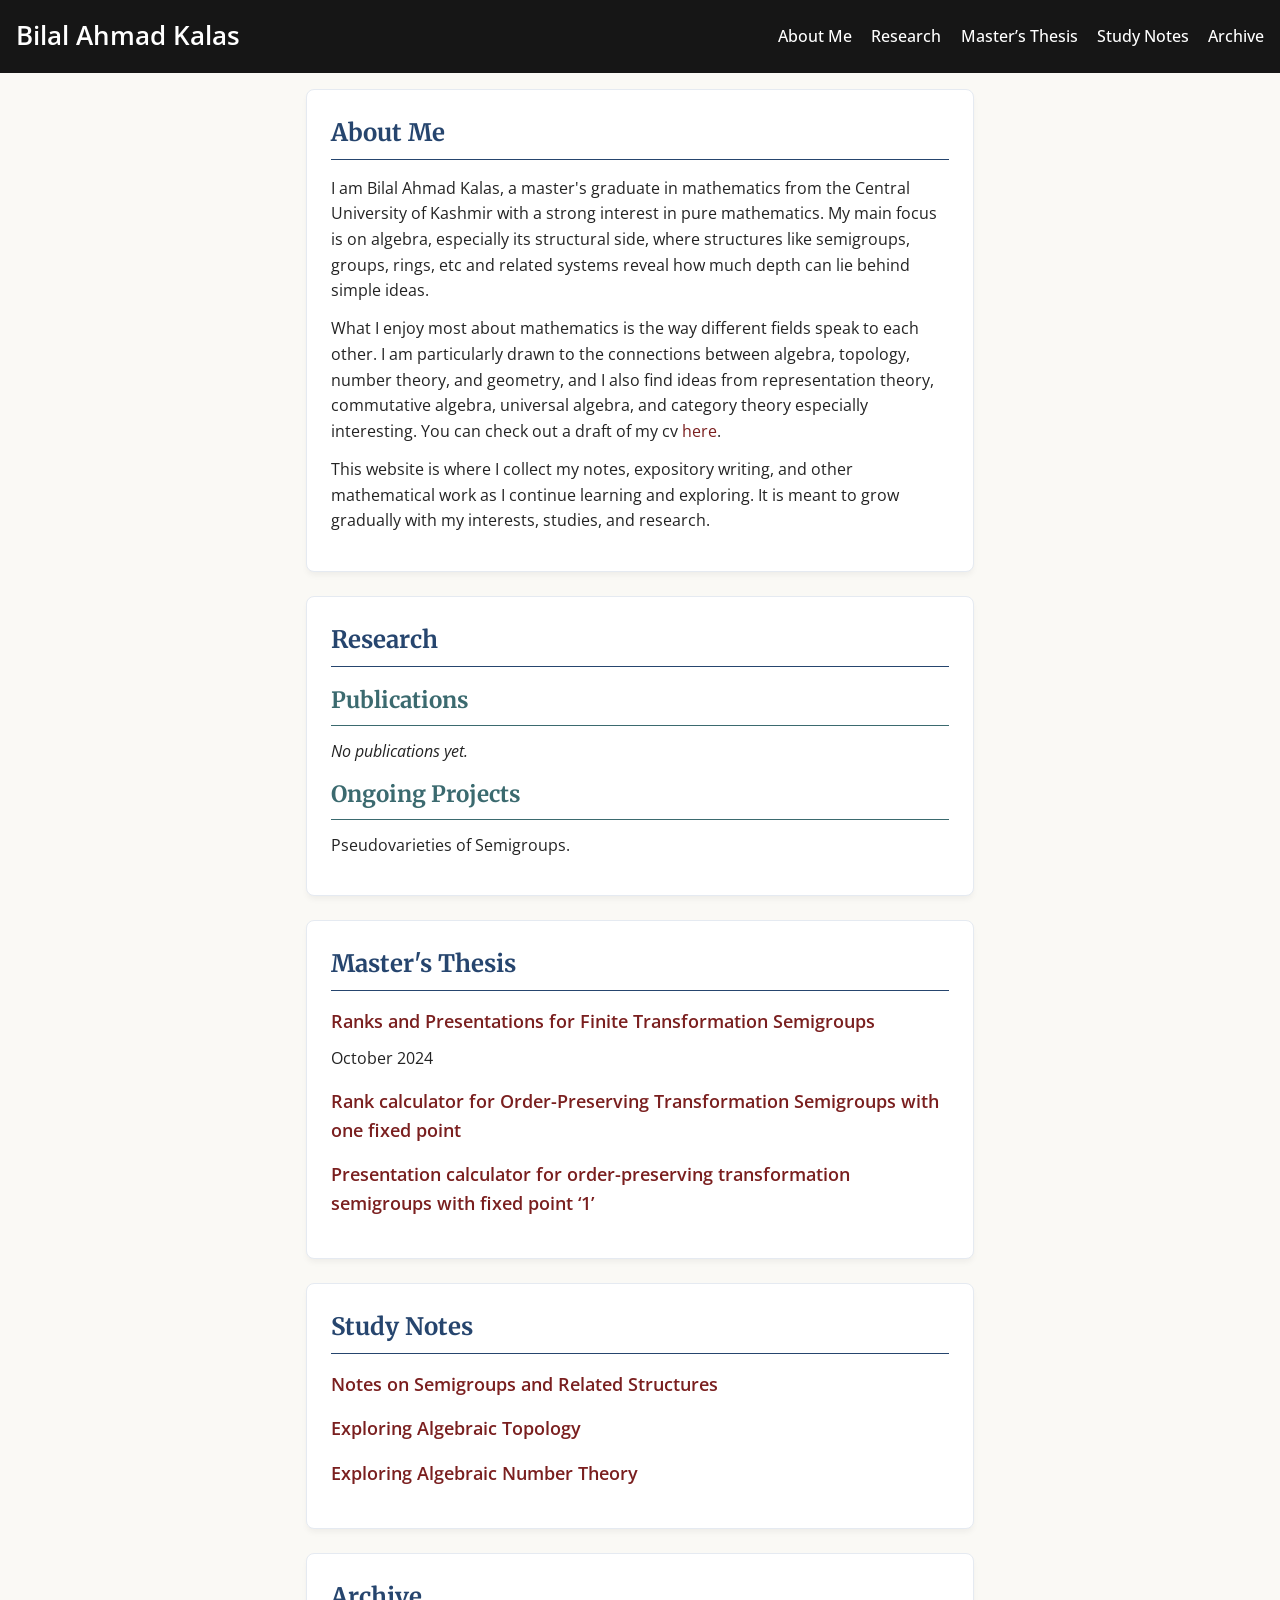
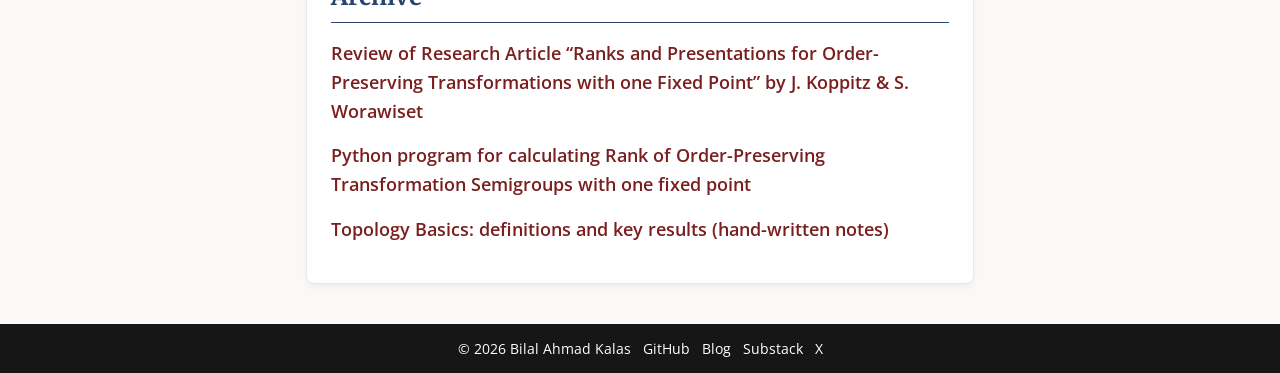
==== index.html @ 7c49ecc3 "Update index.html" ====
<!DOCTYPE html>
<html lang="en">
<head>
<meta charset="UTF-8">
<meta name="viewport" content="width=device-width, initial-scale=1">
<meta name="color-scheme" content="light">
<title>Bilal Ahmad Kalas | Mathematics</title>

<link href="https://fonts.googleapis.com/css2?family=Merriweather:wght@400;700&family=Open+Sans:wght@400;600&display=swap" rel="stylesheet">

<style>
    :root{
        --bg:#faf9f5;
        --primary:#26456E;   /* balanced blue */
        --sub:#3B6A6F;       /* balanced teal */
        --content:#7A1F1F;   /* muted maroon */
        --header:#161616;
        --text:#232323;
        --border:#e5eaf1;
        --card-bg:#ffffff;
        --card-shadow:rgba(0,0,0,.05);
        --radius:8px;
        --spacing:1rem;
        --transition:.2s ease;
    }

    *{
        margin:0;
        padding:0;
        box-sizing:border-box;
    }

    html{
        scroll-behavior:smooth;
        width:100%;
        overflow-x:hidden;
    }

    body{
        font-family:'Open Sans',sans-serif;
        color:var(--text);
        background:var(--bg);
        line-height:1.6;
        width:100%;
        overflow-x:hidden;
        -webkit-text-size-adjust:100%;
    }

    a{
        color:var(--content);
        text-decoration:none;
        transition:color var(--transition);
        overflow-wrap:anywhere;
        word-break:break-word;
    }

    a:hover{
        color:var(--primary);
    }

    h1{
        font-family:'Merriweather',serif;
        font-size:2.5rem;
        color:var(--primary);
        margin-bottom:.6rem;
    }

    h3{
        font-family:'Merriweather',serif;
        font-size:1.5rem;
        color:var(--primary);
        border-bottom:1.5px solid var(--primary);
        padding-bottom:.4rem;
        margin-bottom:1rem;
    }

    h4{
        font-family:'Merriweather',serif;
        font-size:1.4rem;
        color:var(--sub);
        border-bottom:1.5px solid var(--sub);
        padding-bottom:.4rem;
        margin-bottom:.8rem;
    }

    h5{
        font-size:1.12rem;
        color:var(--content);
        font-weight:600;
        margin-bottom:.6rem;
    }

    header{
        background:var(--header);
        color:#fff;
        display:flex;
        justify-content:space-between;
        align-items:center;
        gap:1rem;
        padding:1rem;
        position:sticky;
        top:0;
        z-index:10;
        width:100%;
    }

    header .logo{
        font-size:1.6rem;
        font-weight:600;
        flex-shrink:0;
    }

    header nav{
        display:flex;
        gap:1.2rem;
        flex-wrap:wrap;
        justify-content:flex-end;
    }

    header nav a{
        color:#fff;
        font-weight:500;
        white-space:nowrap;
    }

    header nav a:hover{
        color:var(--content);
    }

    main{
        max-width:700px;
        margin:0 auto;
        padding:var(--spacing);
        width:100%;
    }

    .card{
        background:var(--card-bg);
        border-radius:var(--radius);
        box-shadow:0 4px 6px -1px var(--card-shadow);
        padding:1.5rem;
        border:1px solid var(--border);
        margin-bottom:1.5rem;
        width:100%;
    }

    .card p{
        margin-bottom:.8rem;
    }

    .card article{
        margin-bottom:1rem;
    }

    footer{
        background:var(--header);
        color:#fff;
        text-align:center;
        padding:.8rem 1rem;
        font-size:.9rem;
        width:100%;
    }

    footer a{
        color:#fff;
        margin-left:.5rem;
    }

    footer a:hover{
        color:var(--content);
    }

    @media (max-width:768px){
        header{
            flex-direction:column;
            align-items:flex-start;
            padding:.9rem 1rem;
        }

        header .logo{
            font-size:1.25rem;
        }

        header nav{
            width:100%;
            gap:.5rem .9rem;
            justify-content:flex-start;
        }

        header nav a{
            font-size:.95rem;
        }

        main{
            padding:.75rem;
        }

        .card{
            padding:1rem;
        }

        h3{
            font-size:1.3rem;
        }

        h4{
            font-size:1.15rem;
        }

        h5{
            font-size:1rem;
        }
    }
</style>
</head>

<body>
    <header>
        <div class="logo">Bilal Ahmad Kalas</div>
        <nav>
            <a href="#about">About Me</a>
            <a href="#research">Research</a>
            <a href="#thesis">Master’s Thesis</a>
            <a href="#notes">Study Notes</a>
            <a href="#archive">Archive</a>
        </nav>
    </header>

    <main>
        <section id="about" class="card">
            <h3>About Me</h3>
            <p>
                I am Bilal Ahmad Kalas, a master's graduate in mathematics from the Central University of Kashmir with a strong interest in pure mathematics. My main focus is on algebra, especially its structural side, where structures like semigroups, groups, rings, etc and related systems reveal how much depth can lie behind simple ideas.
            </p>
            <p>
                What I enjoy most about mathematics is the way different fields speak to each other. I am particularly drawn to the connections between algebra, topology, number theory, and geometry, and I also find ideas from representation theory, commutative algebra, universal algebra, and category theory especially interesting.  You can check out a draft of my cv <a href="docspdfs/cv.pdf" target="_blank">here</a>.
            </p>
            <p>
                This website is where I collect my notes, expository writing, and other mathematical work as I continue learning and exploring. It is meant to grow gradually with my interests, studies, and research.
            </p>
        </section>

        <section id="research" class="card">
            <h3>Research</h3>

            <h4>Publications</h4>
            <p><em>No publications yet.</em></p>

            <h4>Ongoing Projects</h4>
            <p>
Pseudovarieties of Semigroups.</p>
        </section>

        <section id="thesis" class="card">
            <h3>Master's Thesis</h3>

            <article>
                <h5 class="content-title">
                    <a href="docspdfs/thesis.pdf" target="_blank">Ranks and Presentations for Finite Transformation Semigroups</a>
                </h5>
                <p>October 2024</p>
            </article>

            <article>
                <h5 class="content-title">
                    <a href="Calculator/index.html" target="_blank">Rank calculator for Order-Preserving Transformation Semigroups with one fixed point</a>
                </h5>
            </article>

            <article>
                <h5 class="content-title">
                    <a href="Calculator/presentation.html" target="_blank">Presentation calculator for order-preserving transformation semigroups with fixed point ‘1’</a>
                </h5>
            </article>
        </section>

        <section id="notes" class="card">
            <h3>Study Notes</h3>

            <article>
                <h5 class="content-title">
                    <a href="docspdfs/Notes on Semigroups and Related Structures.pdf" target="_blank">Notes on Semigroups and Related Structures</a>
                </h5>
            </article>

            <article>
                <h5 class="content-title">
                    <a href="docspdfs/algebraictopology.pdf" target="_blank">Exploring Algebraic Topology</a>
                </h5>
            </article>

            <article>
                <h5 class="content-title">
                    <a href="docspdfs/ANT.pdf" target="_blank">Exploring Algebraic Number Theory</a>
                </h5>
            </article>
        </section>

        <section id="archive" class="card">
            <h3>Archive</h3>

            <article>
                <h5 class="content-title">
                    <a href="docspdfs/rar.pdf" target="_blank">Review of Research Article “Ranks and Presentations for Order-Preserving Transformations with one Fixed Point” by J. Koppitz &amp; S. Worawiset</a>
                </h5>
            </article>

            <article>
                <h5 class="content-title">
                    <a href="Calculator/Rank of Transformation Semigroups.py" target="_blank">Python program for calculating Rank of Order-Preserving Transformation Semigroups with one fixed point</a>
                </h5>
            </article>

            <article>
                <h5 class="content-title">
                    <a href="docspdfs/TopologyBasics.pdf" target="_blank">Topology Basics: definitions and key results (hand-written notes)</a>
                </h5>
            </article>
        </section>
    </main>

    <footer>
        © 2026 Bilal Ahmad Kalas
        <a href="https://github.com/imbilalist" target="_blank">GitHub</a>
        <a href="https://aledentia.blogspot.com" target="_blank">Blog</a>
        <a href="https://limsupx.substack.com" target="_blank">Substack</a>
        <a href="https://www.x.com/LimSupx" target="_blank">X</a>
    </footer>
</body>
</html>
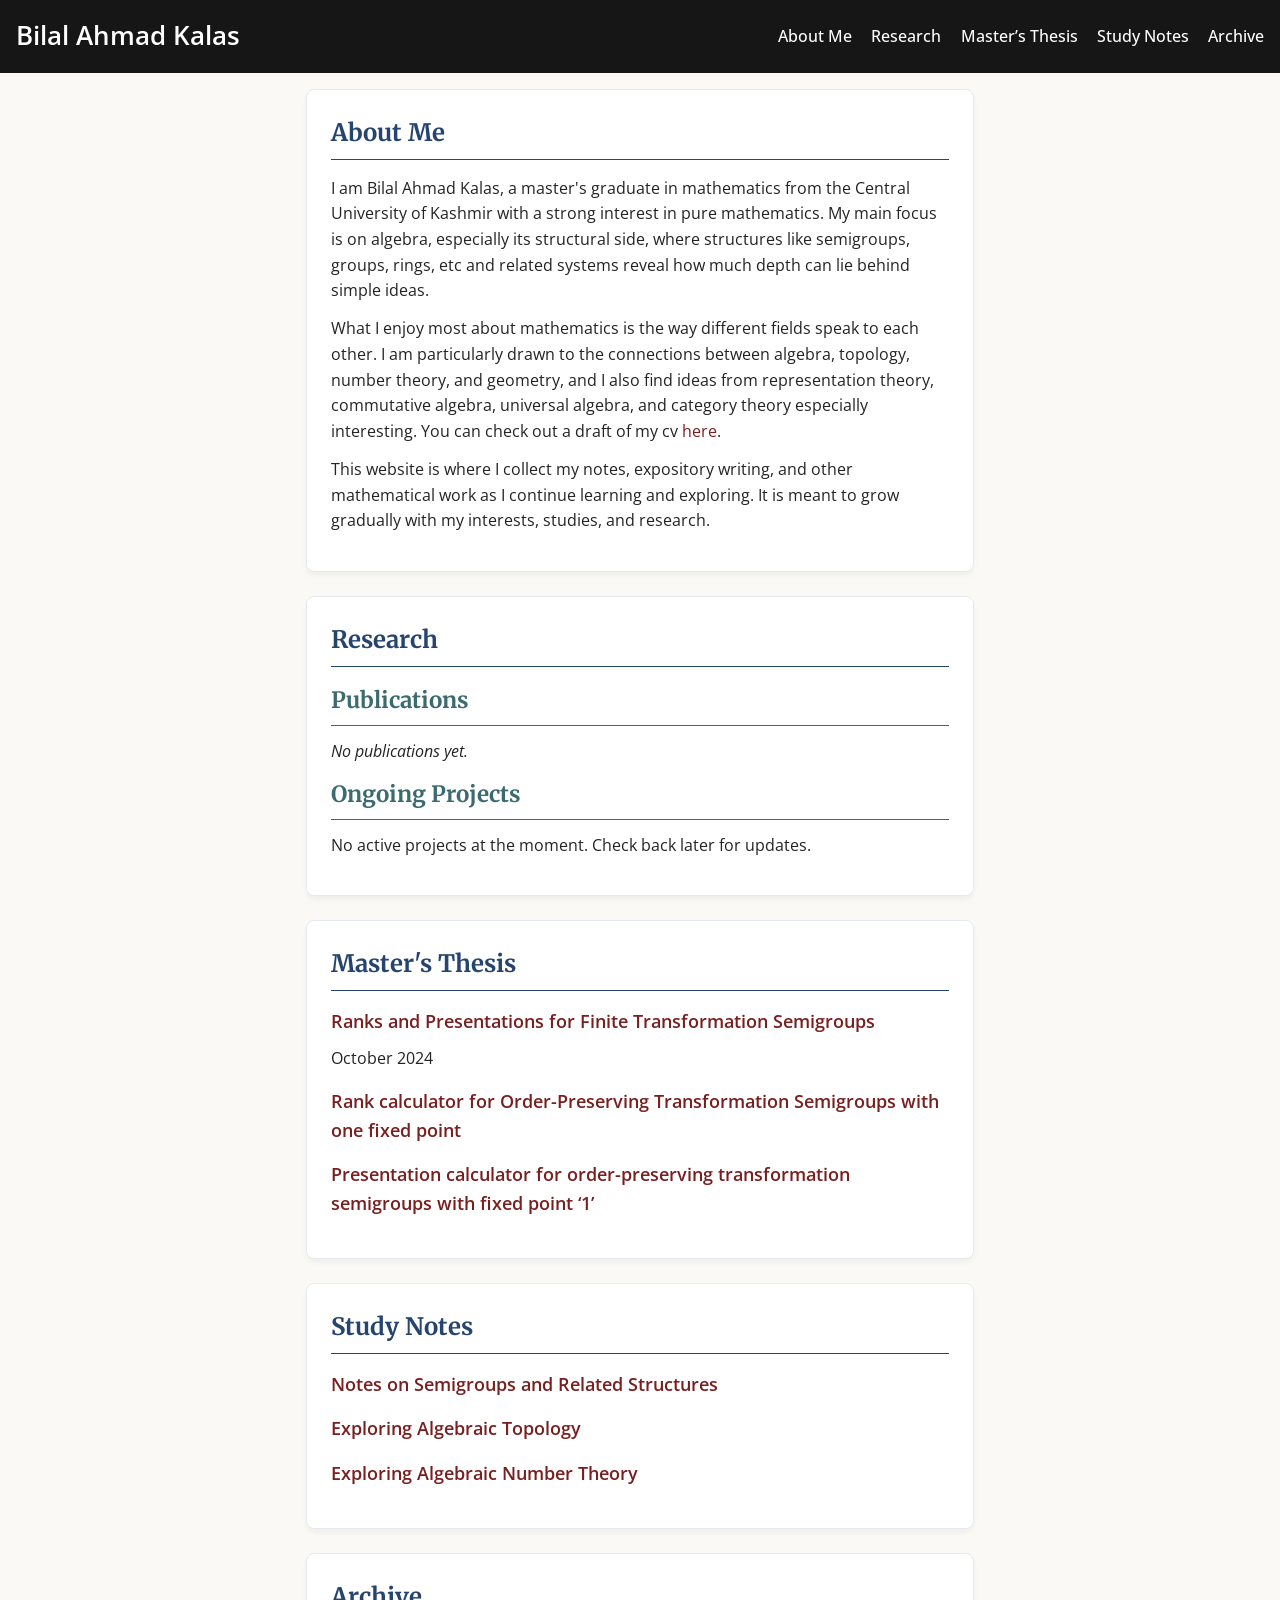
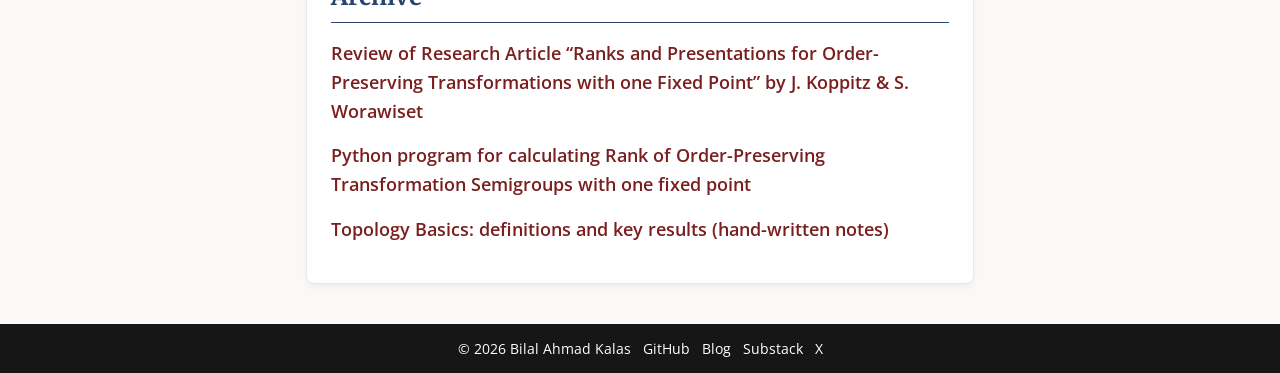
==== commit 7a996bb5: "Update Notes on Semigroups and Related Structures.pdf" ====
--- a/index.html
+++ b/index.html
@@ -247,8 +247,7 @@
             <p><em>No publications yet.</em></p>
 
             <h4>Ongoing Projects</h4>
-            <p>
-Pseudovarieties of Semigroups.</p>
+            <p>No active projects at the moment. Check back later for updates.</p>
         </section>
 
         <section id="thesis" class="card">
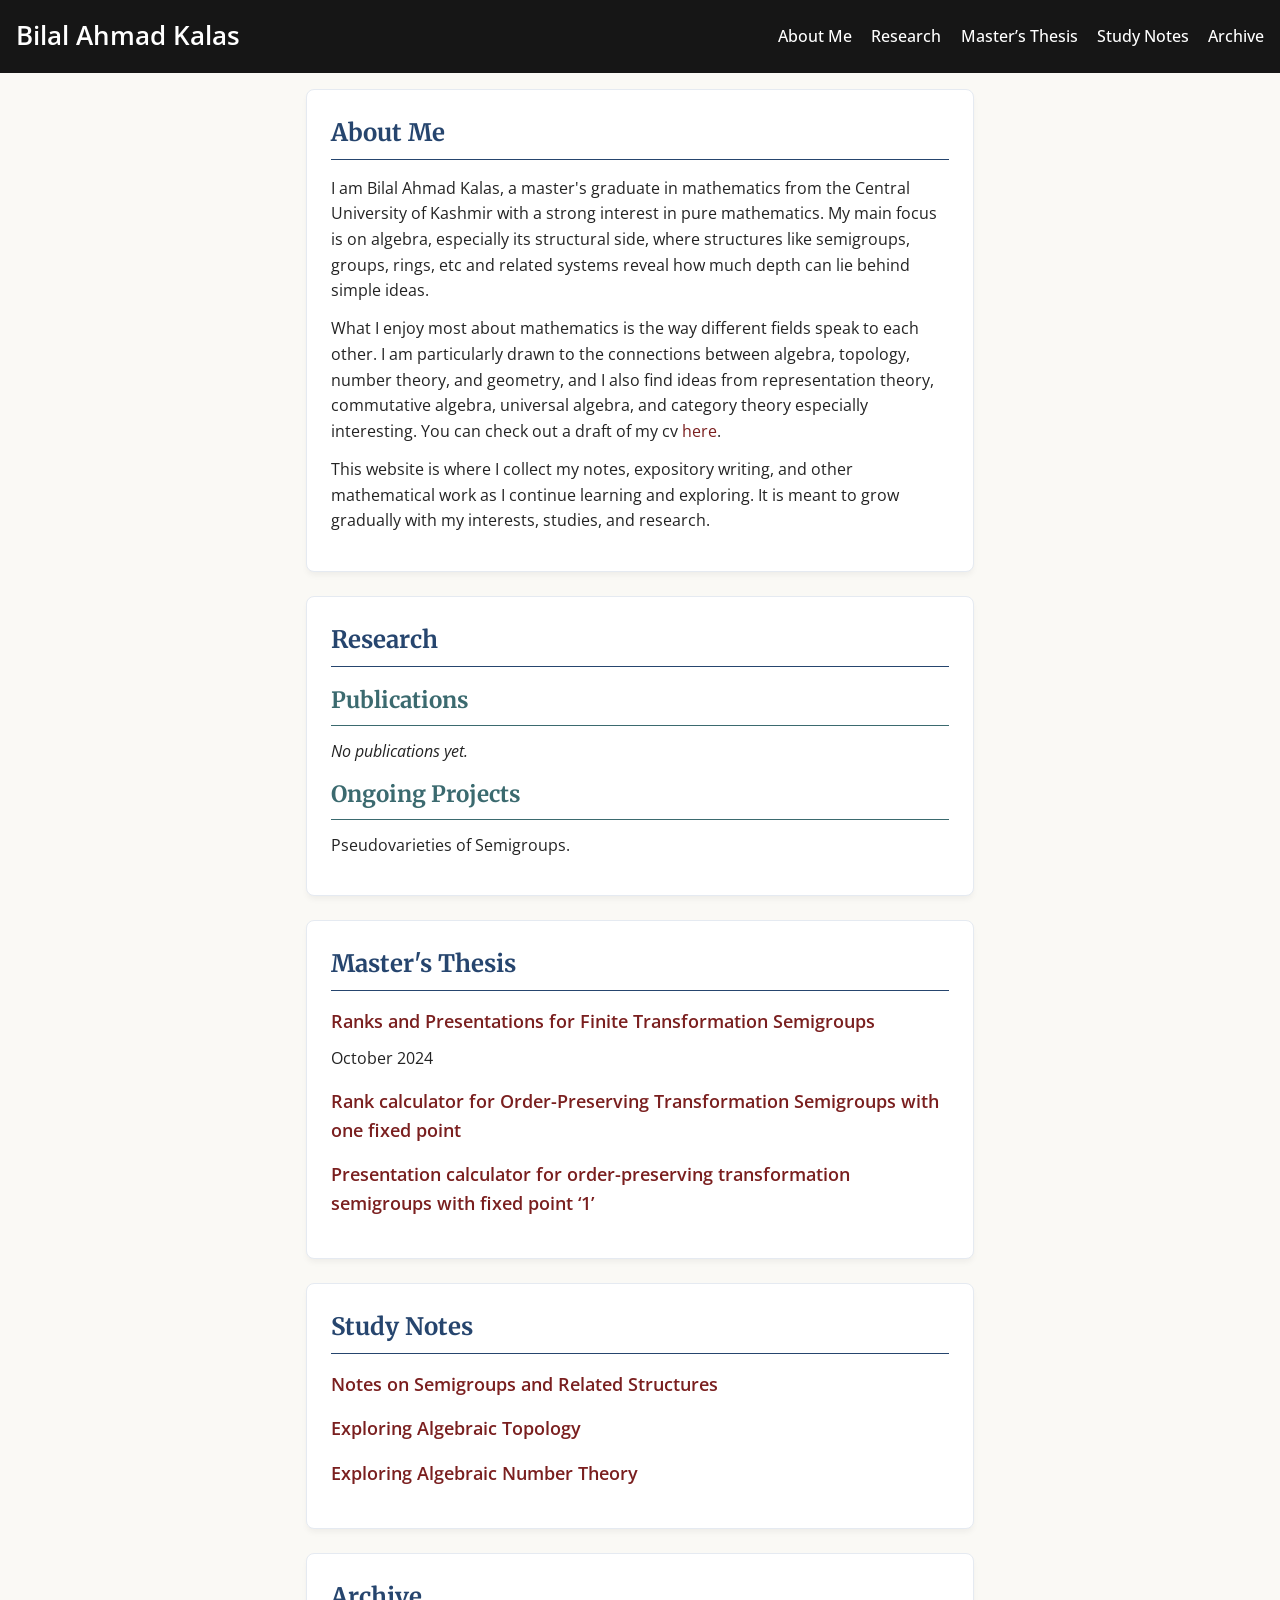
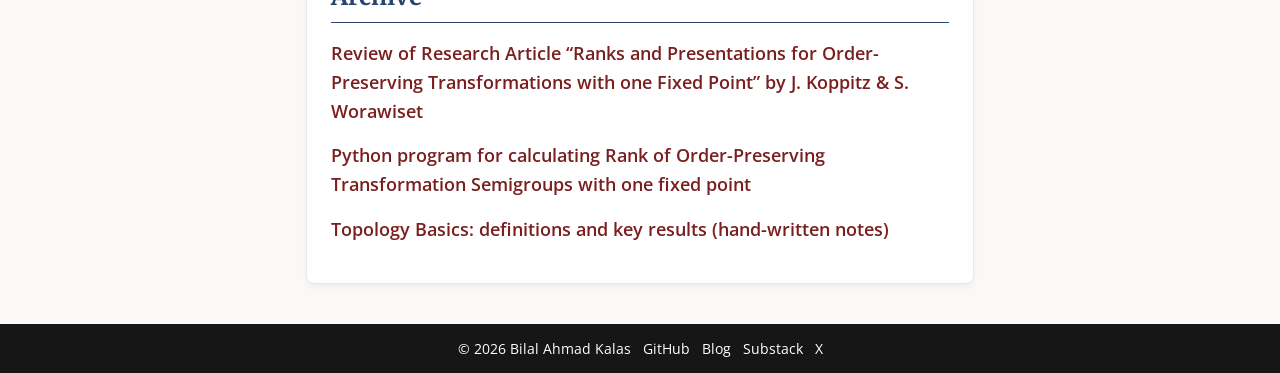
==== commit d96a0fe8: "Update index.html" ====
--- a/index.html
+++ b/index.html
@@ -247,7 +247,8 @@
             <p><em>No publications yet.</em></p>
 
             <h4>Ongoing Projects</h4>
-            <p>No active projects at the moment. Check back later for updates.</p>
+            <p>
+Pseudovarieties of Semigroups.</p>
         </section>
 
         <section id="thesis" class="card">
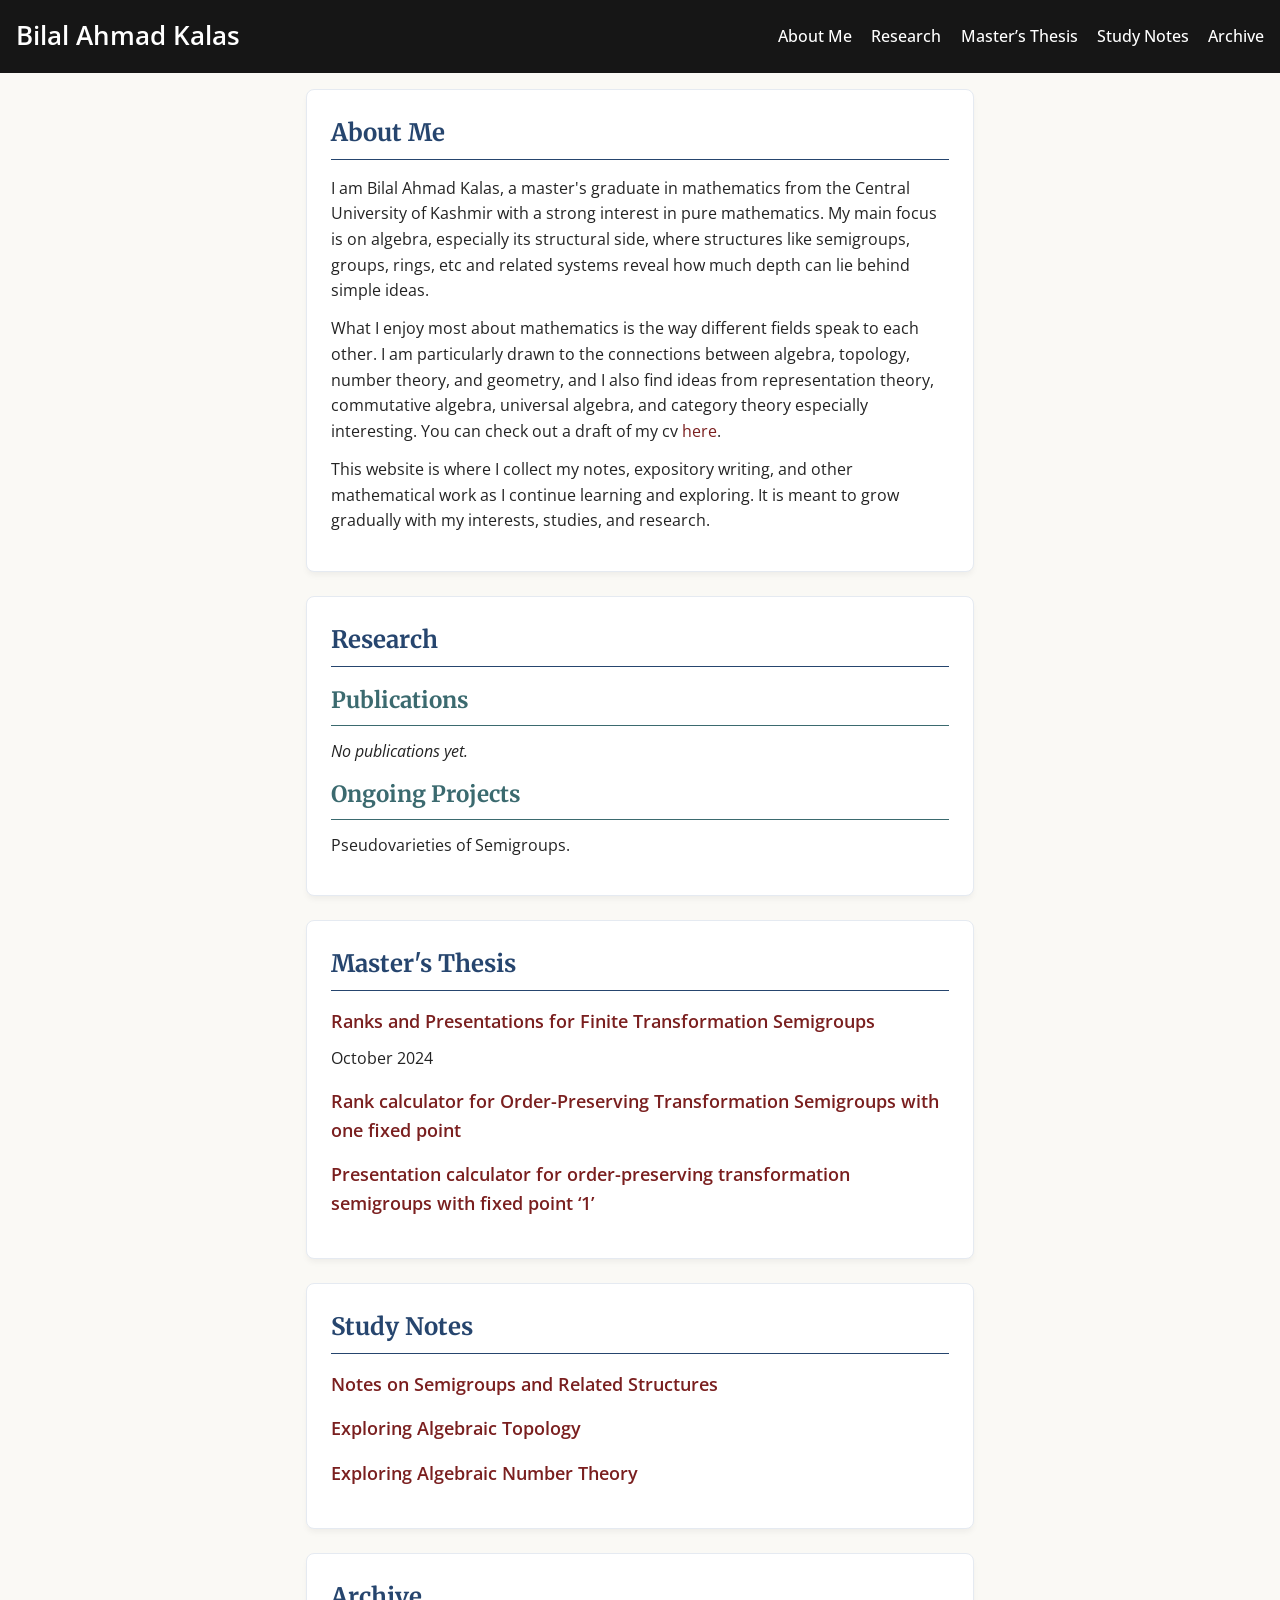
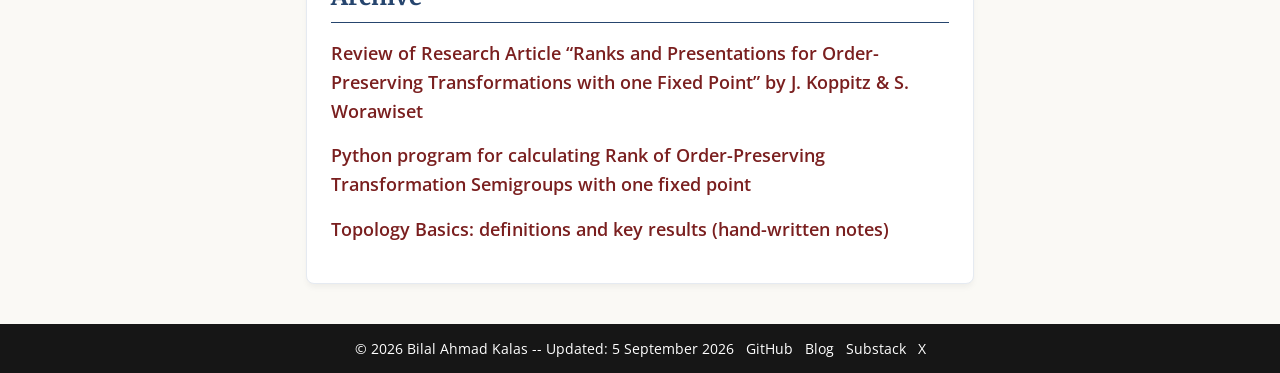
==== commit 1e7f2bda: "Update index.html" ====
--- a/index.html
+++ b/index.html
@@ -320,7 +320,7 @@
     </main>
 
     <footer>
-        © 2026 Bilal Ahmad Kalas
+        © 2026 Bilal Ahmad Kalas -- Updated: 5 September 2026
         <a href="https://github.com/imbilalist" target="_blank">GitHub</a>
         <a href="https://aledentia.blogspot.com" target="_blank">Blog</a>
         <a href="https://limsupx.substack.com" target="_blank">Substack</a>
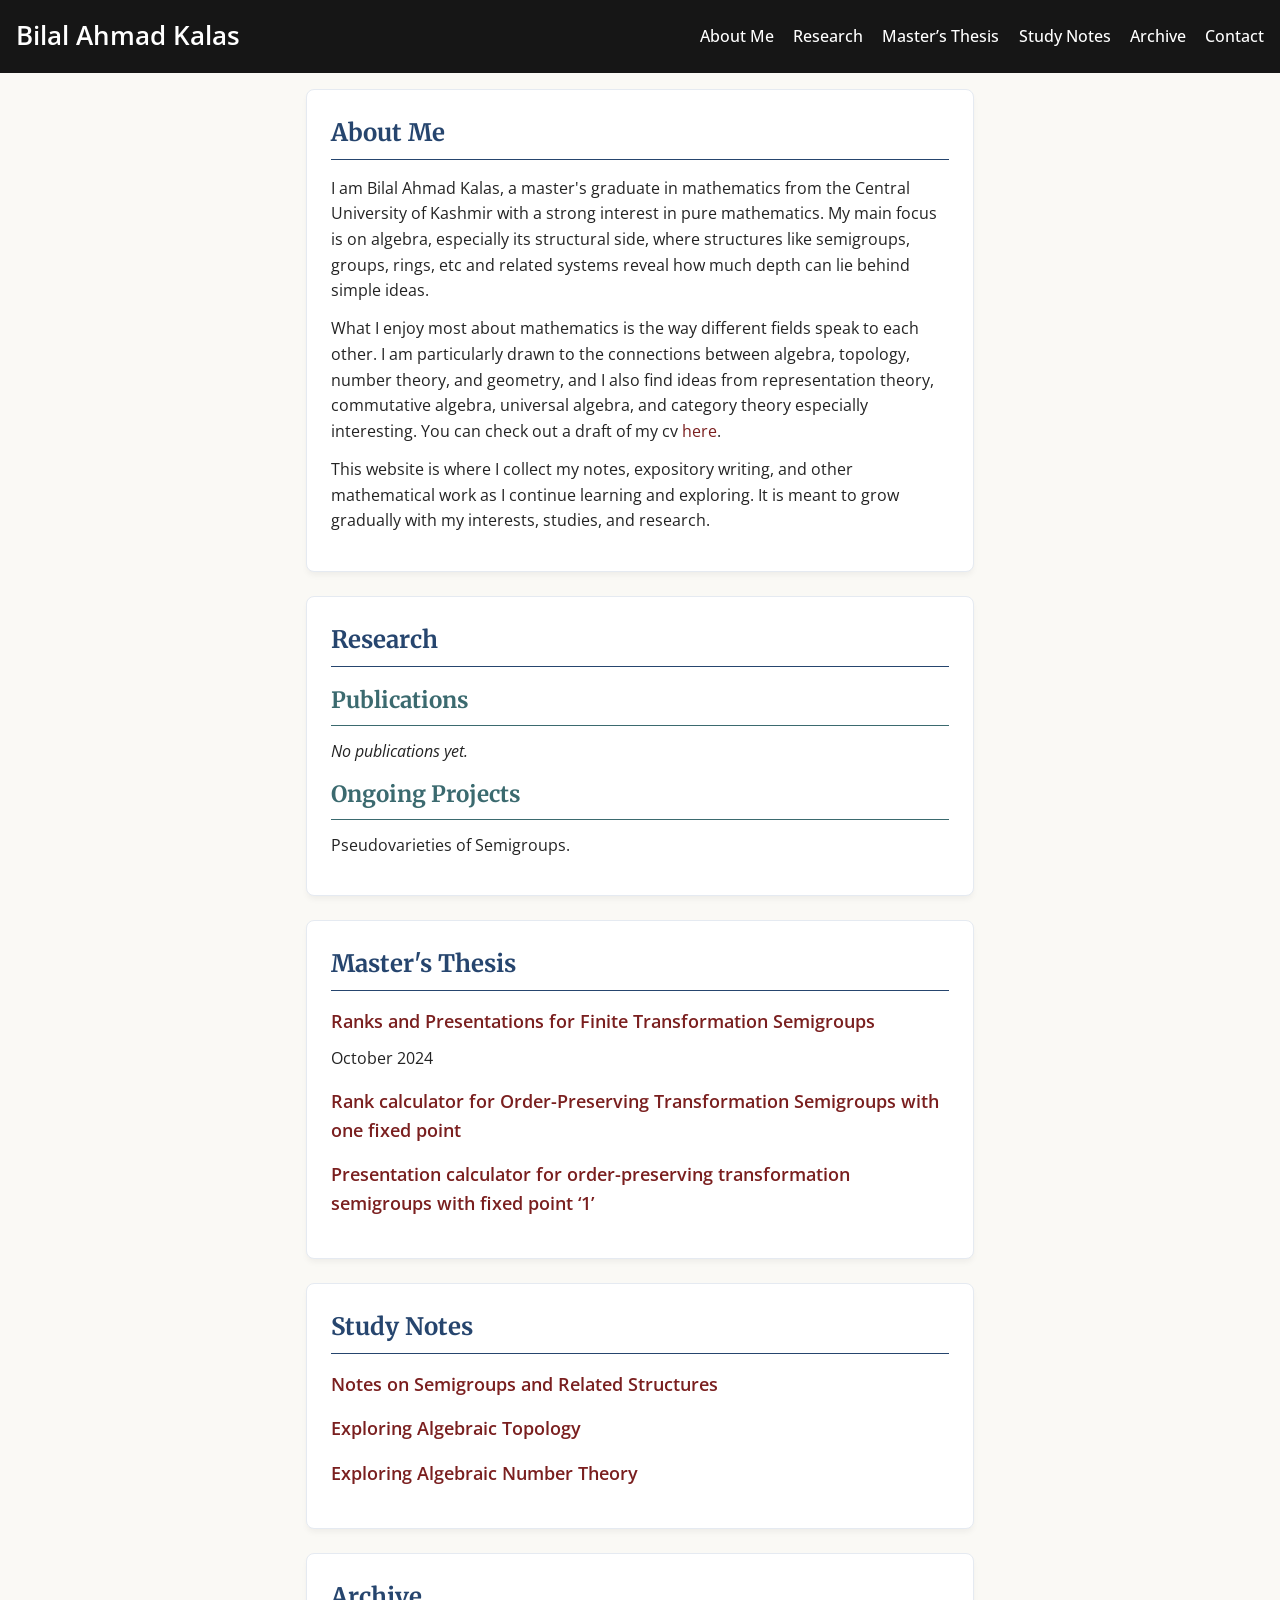
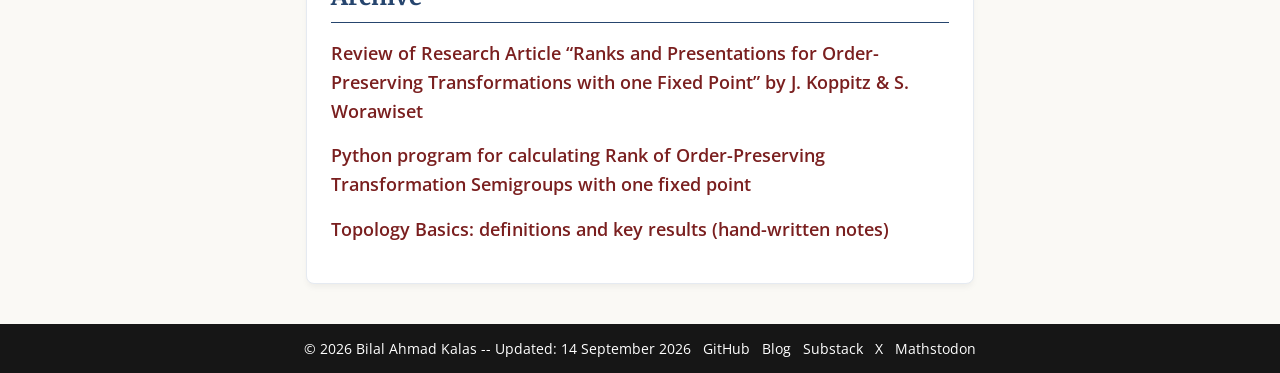
==== commit 4b3ce31b: "Updated page update date" ====
--- a/index.html
+++ b/index.html
@@ -223,6 +223,7 @@
             <a href="#thesis">Master’s Thesis</a>
             <a href="#notes">Study Notes</a>
             <a href="#archive">Archive</a>
+            <a href="contact.html">Contact</a>
         </nav>
     </header>
 
@@ -320,11 +321,12 @@
     </main>
 
     <footer>
-        © 2026 Bilal Ahmad Kalas -- Updated: 5 September 2026
+        © 2026 Bilal Ahmad Kalas -- Updated: 14 September 2026
         <a href="https://github.com/imbilalist" target="_blank">GitHub</a>
         <a href="https://aledentia.blogspot.com" target="_blank">Blog</a>
         <a href="https://limsupx.substack.com" target="_blank">Substack</a>
         <a href="https://www.x.com/LimSupx" target="_blank">X</a>
+        <a href="https://www.mathstodon.xyz/@limsupx" target="_blank">Mathstodon</a>
     </footer>
 </body>
 </html>
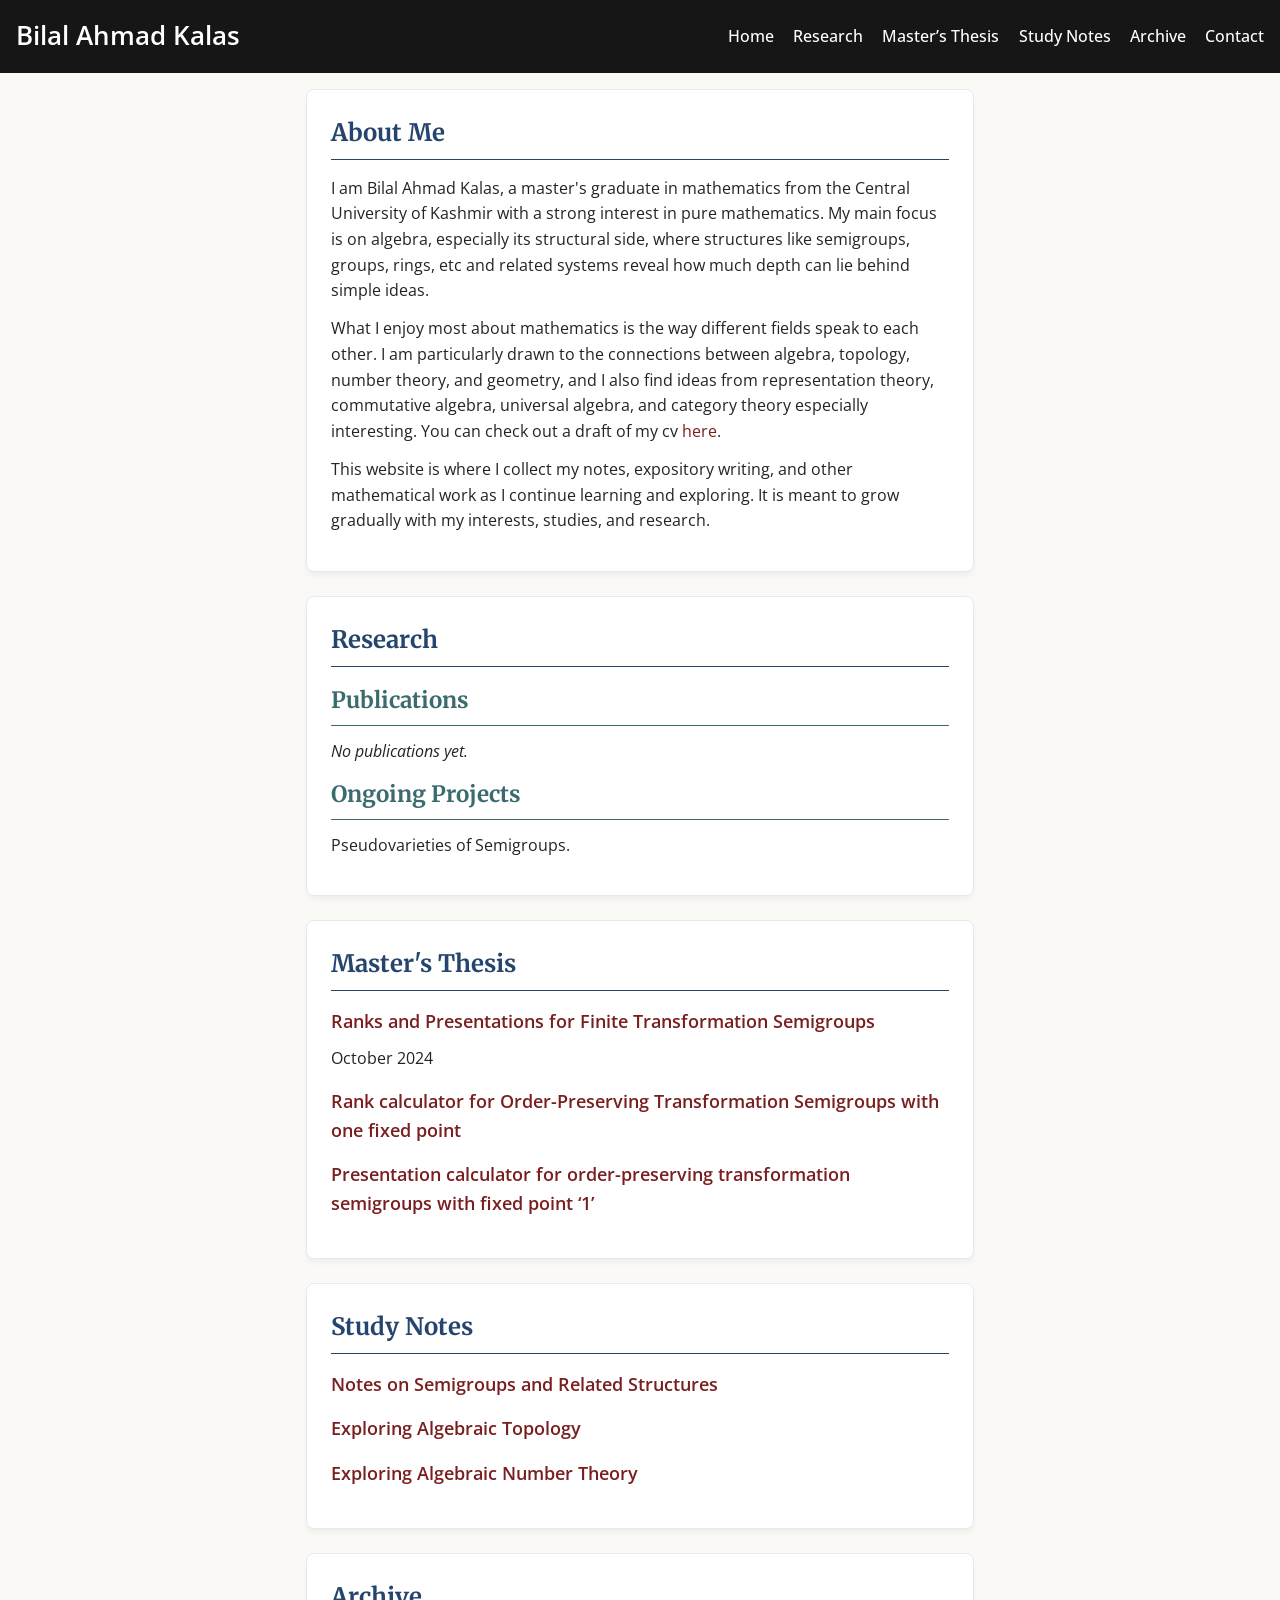
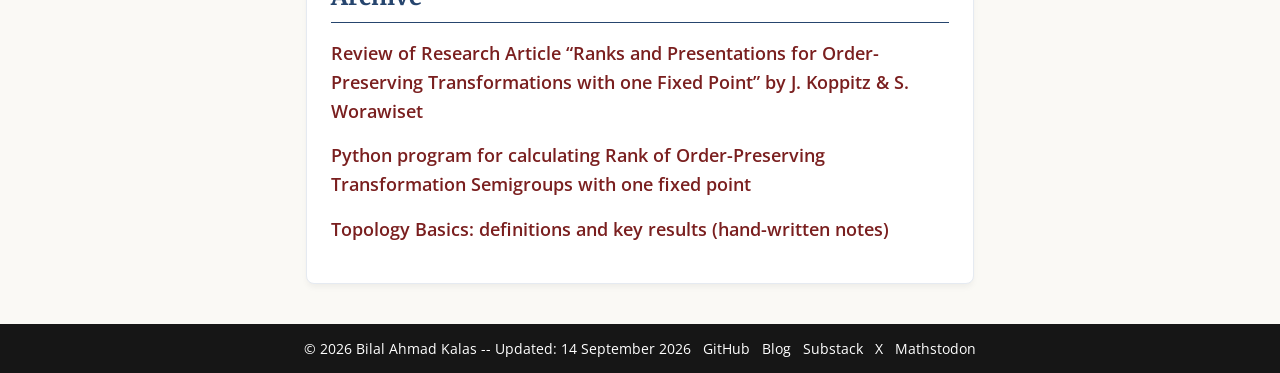
==== commit 8b5bea44: "Minor changes" ====
--- a/index.html
+++ b/index.html
@@ -218,7 +218,7 @@
     <header>
         <div class="logo">Bilal Ahmad Kalas</div>
         <nav>
-            <a href="#about">About Me</a>
+            <a href="index.html">Home</a>
             <a href="#research">Research</a>
             <a href="#thesis">Master’s Thesis</a>
             <a href="#notes">Study Notes</a>
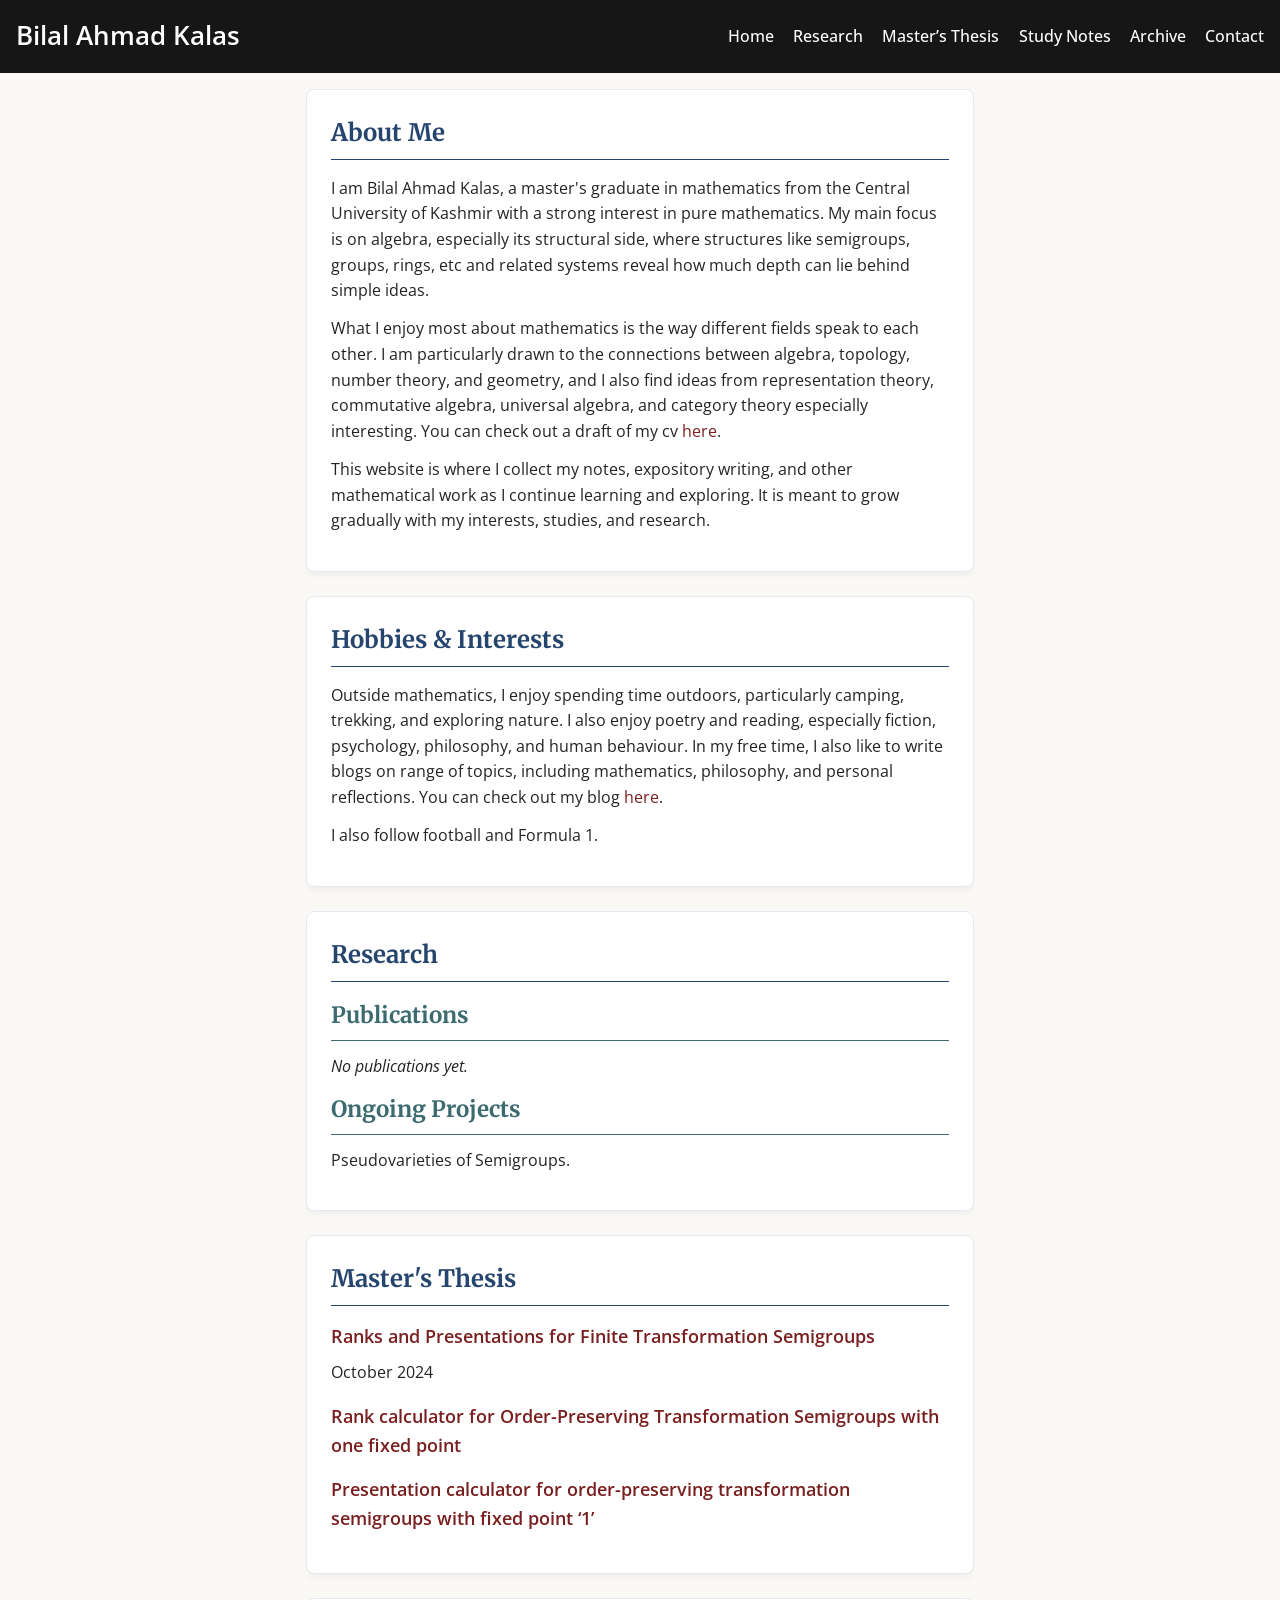
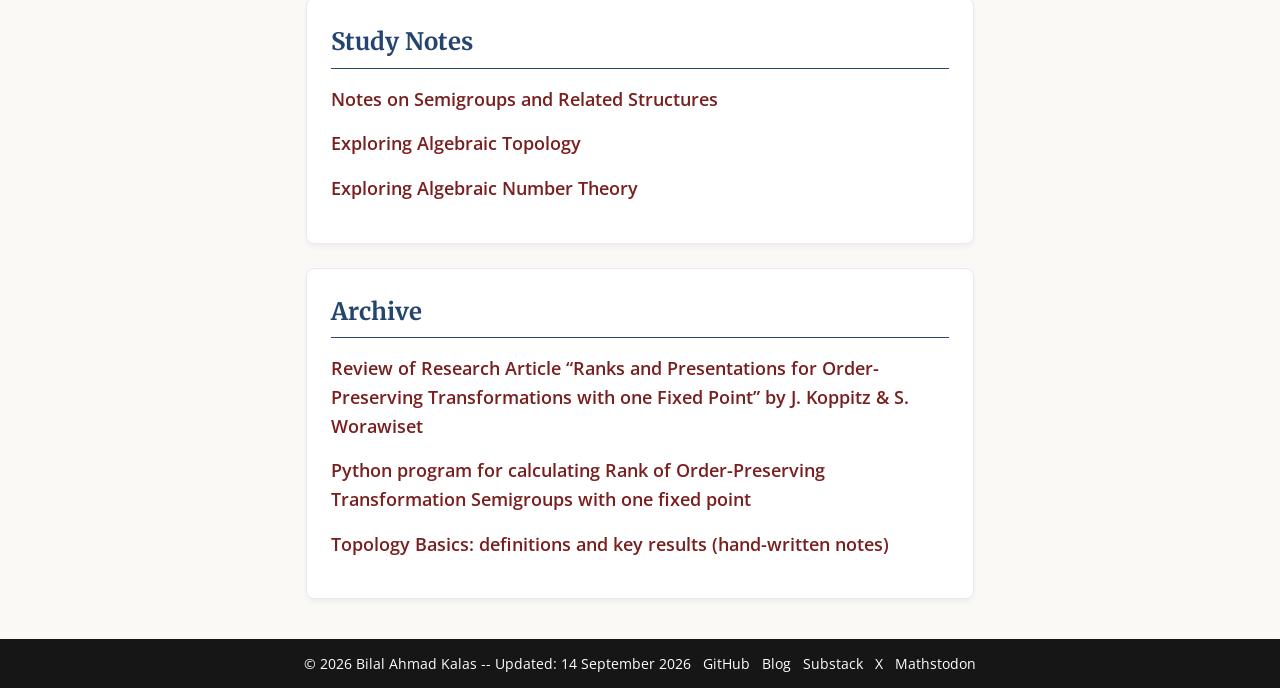
==== commit cbd1e1be: "Added hobbies" ====
--- a/index.html
+++ b/index.html
@@ -241,6 +241,18 @@
             </p>
         </section>
 
+        <section id="hobbies" class="card">
+            <h3>Hobbies &amp; Interests</h3>
+
+            <p>
+                Outside mathematics, I enjoy spending time outdoors, particularly
+                camping, trekking, and exploring nature. I also enjoy poetry and
+                reading, especially fiction, psychology, philosophy, and
+                human behaviour. In my free time, I also like to write blogs on range of topics, including mathematics, philosophy, and personal reflections. You can check out my blog <a href="https://aledentia.blogspot.com" target="_blank">here</a>.
+            </p>
+            <p>I also follow football and Formula 1.</p>
+        </section>
+
         <section id="research" class="card">
             <h3>Research</h3>
 
@@ -248,8 +260,7 @@
             <p><em>No publications yet.</em></p>
 
             <h4>Ongoing Projects</h4>
-            <p>
-Pseudovarieties of Semigroups.</p>
+            <p>Pseudovarieties of Semigroups.</p>
         </section>
 
         <section id="thesis" class="card">
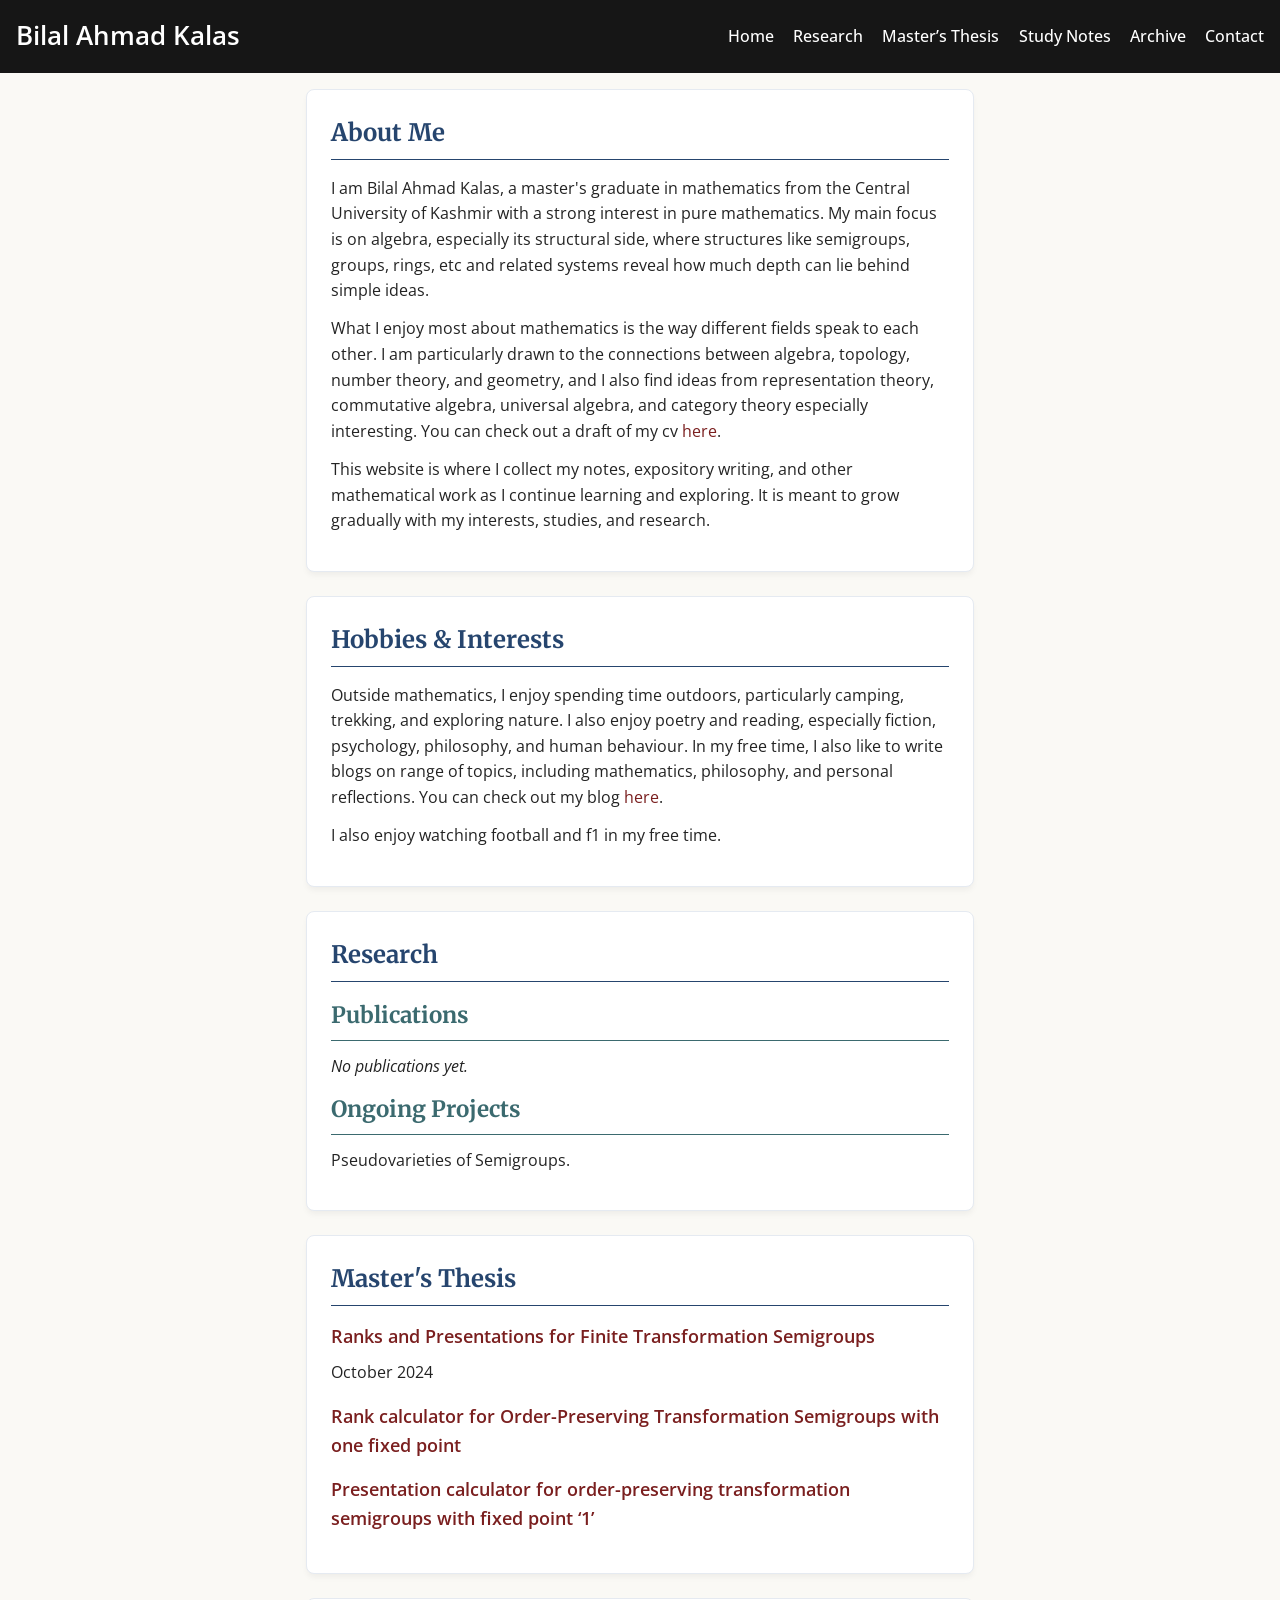
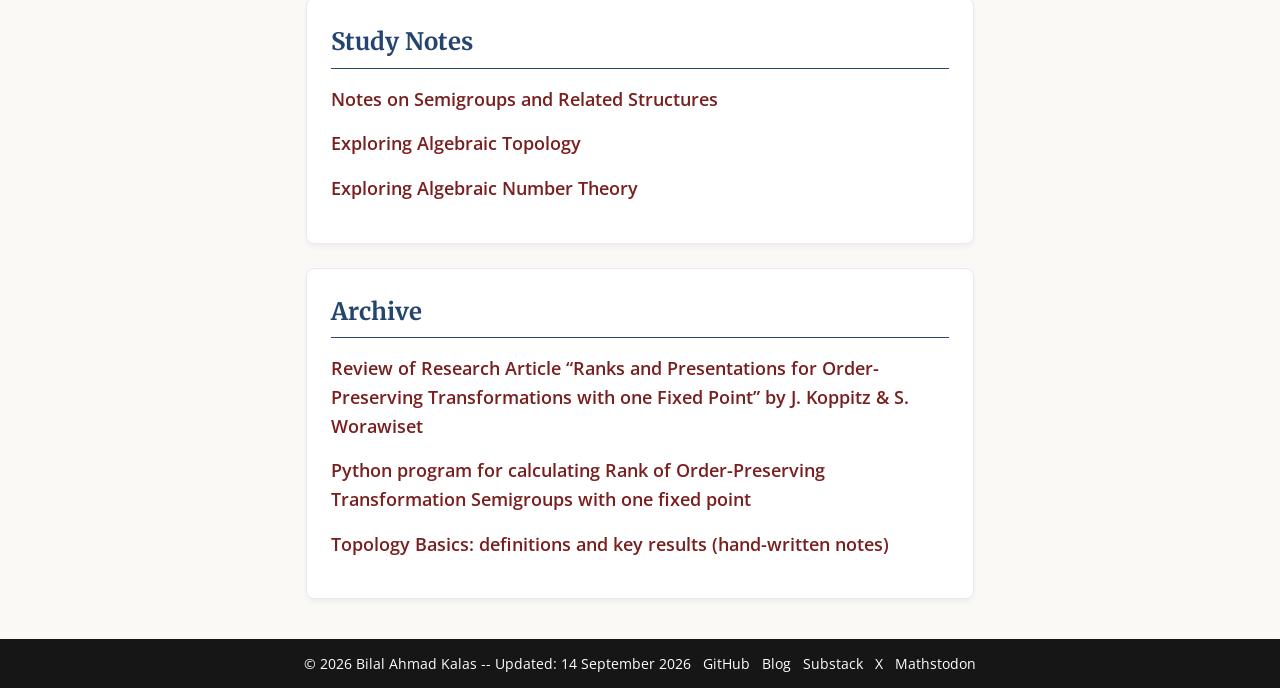
==== commit f950dcc1: "Minor Updates" ====
--- a/index.html
+++ b/index.html
@@ -250,7 +250,7 @@
                 reading, especially fiction, psychology, philosophy, and
                 human behaviour. In my free time, I also like to write blogs on range of topics, including mathematics, philosophy, and personal reflections. You can check out my blog <a href="https://aledentia.blogspot.com" target="_blank">here</a>.
             </p>
-            <p>I also follow football and Formula 1.</p>
+            <p>I also enjoy watching football and f1 in my free time.</p>
         </section>
 
         <section id="research" class="card">
